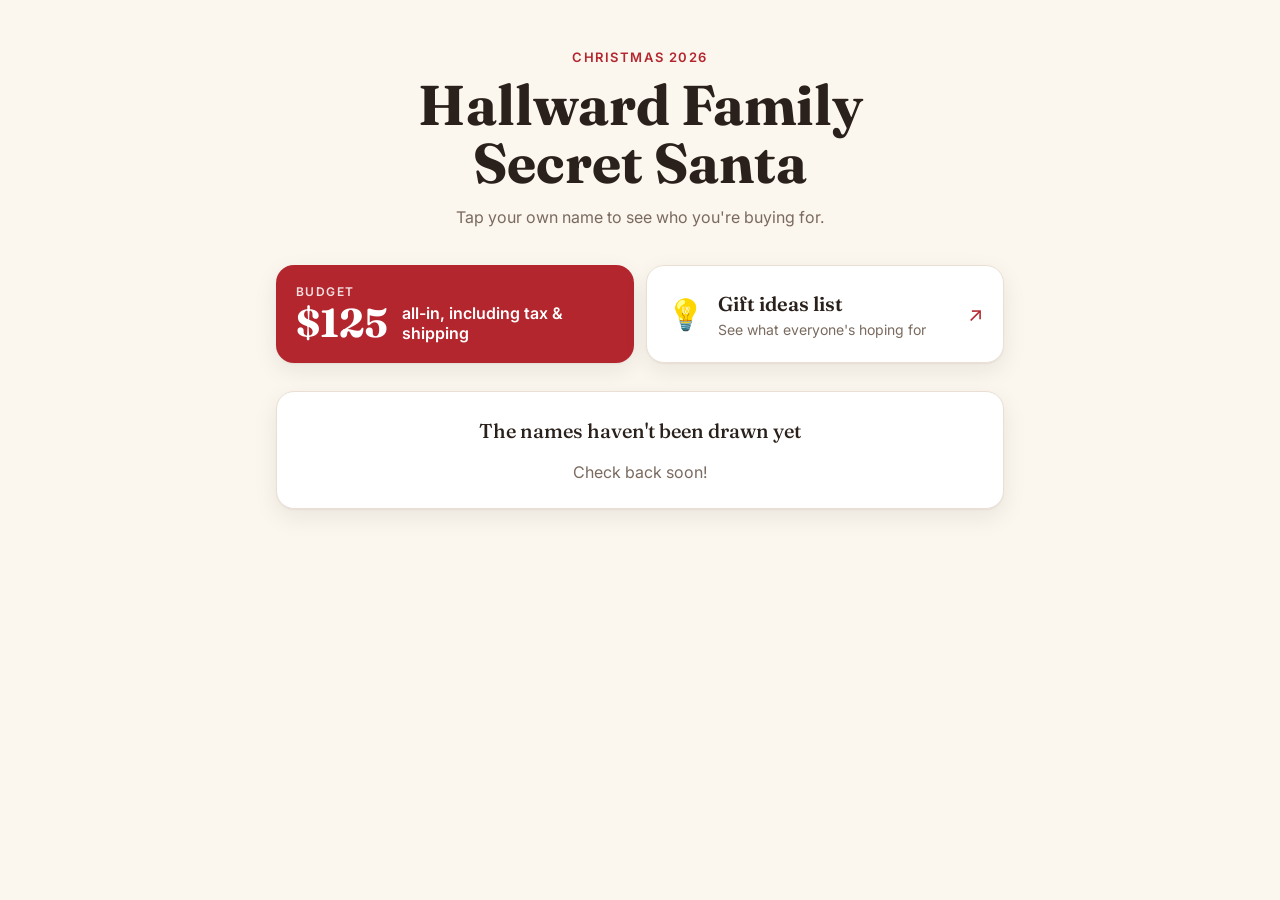
==== index.html @ 33d385ce "Add Family Secret Santa site Reveal page for the family, organizer setup page that saves the draw to" ====
<!doctype html>
<html lang="en">
<head>
<meta charset="utf-8">
<meta name="viewport" content="width=device-width, initial-scale=1">
<title>Hallward Secret Santa</title>
<link rel="preconnect" href="https://fonts.googleapis.com">
<link rel="preconnect" href="https://fonts.gstatic.com" crossorigin>
<link href="https://fonts.googleapis.com/css2?family=Fraunces:opsz,wght@9..144,500;9..144,700&family=Inter:wght@400;500;600&display=swap" rel="stylesheet">
<link rel="stylesheet" href="style.css">
</head>
<body>
<div class="snow" aria-hidden="true" id="snow"></div>

<main class="wrap">
  <header>
    <div class="eyebrow">Christmas 2026</div>
    <h1>Hallward Family<br>Secret Santa</h1>
    <p class="lede">The names have been drawn! Tap your own name to see who you're buying for.</p>
  </header>

  <section class="info" aria-label="Budget and gift ideas">
    <div class="budget">
      <span class="budget-label">Budget</span>
      <span class="budget-amount">$125</span>
      <span class="budget-note">all-in, including tax &amp; shipping</span>
    </div>
    <a class="ideas" href="https://docs.google.com/spreadsheets/d/1zIxaBFHF75YJzFsjh8y78kuQNwGyLvwgAu72ZeuieCU/edit?gid=0#gid=0" target="_blank" rel="noopener">
      <span class="ideas-icon" aria-hidden="true">💡</span>
      <span>
        <span class="ideas-title">Gift ideas list</span>
        <span class="ideas-sub">See what everyone's hoping for</span>
      </span>
      <span class="ideas-arrow" aria-hidden="true">↗</span>
    </a>
  </section>

  <!-- Shown when draw.js is missing or unreadable -->
  <section id="noDraw" hidden>
    <div class="panel center">
      <h2>The names haven't been drawn yet</h2>
      <p>Check back soon!</p>
    </div>
  </section>

  <section id="reveal" hidden>
    <p class="status">Tap <strong>your own</strong> name. No peeking at anyone else's!</p>
    <div class="grid" id="grid"></div>
    <p class="drawn-on" id="drawnOn"></p>
  </section>
</main>

<dialog id="dialog">
  <div class="modal" id="confirmStep">
    <div class="gift" style="font-size:44px">🎅</div>
    <h3>Are you <span id="confirmName"></span>?</h3>
    <p>Make sure nobody else is looking at your screen.</p>
    <div class="row">
      <button class="btn secondary small" id="cancelBtn">Not me</button>
      <button class="btn small" id="showBtn">Yes, show me</button>
    </div>
  </div>
  <div class="modal" id="resultStep" hidden>
    <p style="margin-bottom:4px"><span id="resultName"></span>, you're buying a gift for</p>
    <div class="target" id="resultTarget"></div>
    <p class="reminder">Remember: <strong>$125 all-in</strong>. Need inspiration? Check the
      <a href="https://docs.google.com/spreadsheets/d/1zIxaBFHF75YJzFsjh8y78kuQNwGyLvwgAu72ZeuieCU/edit?gid=0#gid=0" target="_blank" rel="noopener">gift ideas list</a>.</p>
    <div class="row">
      <button class="btn small" id="hideBtn">Got it, hide it</button>
    </div>
  </div>
</dialog>

<!-- The pre-made draw, created with setup.html -->
<script src="draw.js"></script>
<script>
  const $ = (id) => document.getElementById(id);

  const decode = (s) =>
    JSON.parse(decodeURIComponent(escape(atob(s.split('').reverse().join('')))));

  function loadDraw() {
    try {
      const data = decode(window.SECRET_SANTA_DRAW);
      const names = Object.keys(data.pairs || {});
      return names.length ? data : null;
    } catch (e) {
      return null;
    }
  }

  const draw = loadDraw();
  let current = null;

  function renderGrid() {
    $('grid').innerHTML = Object.keys(draw.pairs).map((name) => `
      <button class="card" data-name="${name}" aria-label="See who ${name} is buying for">
        <span class="gift">🎁</span>
        <span class="name">${name}</span>
        <span class="hint">Tap to reveal</span>
      </button>`).join('');
    const when = new Date(draw.created);
    if (!isNaN(when)) {
      $('drawnOn').textContent = 'Names drawn ' +
        when.toLocaleDateString(undefined, { month: 'long', day: 'numeric', year: 'numeric' });
    }
  }

  function openFor(name) {
    current = name;
    $('resultTarget').textContent = '';
    $('confirmName').textContent = name;
    $('confirmStep').hidden = false;
    $('resultStep').hidden = true;
    $('dialog').showModal();
    $('showBtn').focus();
  }

  function closeDialog() {
    $('dialog').close();
    $('resultTarget').textContent = '';
    current = null;
  }

  $('grid').addEventListener('click', (e) => {
    const card = e.target.closest('.card');
    if (card) openFor(card.dataset.name);
  });
  $('cancelBtn').addEventListener('click', closeDialog);
  $('showBtn').addEventListener('click', () => {
    $('resultName').textContent = current;
    $('resultTarget').textContent = draw.pairs[current];
    $('confirmStep').hidden = true;
    $('resultStep').hidden = false;
    $('hideBtn').focus();
  });
  $('hideBtn').addEventListener('click', closeDialog);
  // Wipe the revealed name whenever the dialog closes (button, Esc, back gesture...).
  // The close event can arrive late, so skip it if the dialog has already been reopened.
  $('dialog').addEventListener('close', () => {
    if ($('dialog').open) return;
    $('resultTarget').textContent = '';
    current = null;
  });

  if (draw) {
    renderGrid();
    $('reveal').hidden = false;
  } else {
    $('noDraw').hidden = false;
    document.querySelector('.lede').textContent = 'Tap your own name to see who you\'re buying for.';
  }
</script>
<script src="snow.js"></script>
</body>
</html>
---- style.css ----
:root {
  --bg: #fbf6ee;
  --surface: #ffffff;
  --ink: #2b211c;
  --muted: #7a6a5f;
  --line: #eadfd2;
  --red: #b3262e;
  --red-ink: #ffffff;
  --green: #1f5c3f;
  --green-soft: #e3efe7;
  --gold: #c9973a;
  --shadow: 0 1px 2px rgba(43, 33, 28, .06), 0 8px 24px rgba(43, 33, 28, .08);
  --snow: rgba(179, 38, 46, .18);
}
@media (prefers-color-scheme: dark) {
  :root {
    --bg: #15110f;
    --surface: #201a17;
    --ink: #f4ece3;
    --muted: #a8988b;
    --line: #342a25;
    --red: #e0545b;
    --red-ink: #1a0f0f;
    --green: #6cbf93;
    --green-soft: #1d2e25;
    --gold: #e0b458;
    --shadow: 0 1px 2px rgba(0, 0, 0, .3), 0 8px 24px rgba(0, 0, 0, .35);
    --snow: rgba(255, 255, 255, .22);
  }
}

* { box-sizing: border-box; }
html, body { margin: 0; }
html { -webkit-text-size-adjust: 100%; text-size-adjust: 100%; }
/* Stop the page behind an open dialog from scrolling on phones */
html:has(dialog[open]) { overflow: hidden; }
a, button { -webkit-tap-highlight-color: transparent; touch-action: manipulation; }
body {
  background: var(--bg);
  color: var(--ink);
  font: 16px/1.5 Inter, system-ui, -apple-system, "Segoe UI", sans-serif;
  min-height: 100vh;
  overflow-x: hidden;
}
.wrap { max-width: 760px; margin: 0 auto; padding: 48px 16px 64px; position: relative; z-index: 1; }

header { text-align: center; margin-bottom: 36px; }
.eyebrow { color: var(--red); font-weight: 600; letter-spacing: .12em; text-transform: uppercase; font-size: 13px; }
h1 {
  font-family: Fraunces, Georgia, serif; font-weight: 700;
  font-size: clamp(34px, 7vw, 56px); line-height: 1.05; margin: 8px 0 12px;
}
.lede { color: var(--muted); max-width: 46ch; margin: 0 auto; }

.panel {
  background: var(--surface); border: 1px solid var(--line); border-radius: 18px;
  box-shadow: var(--shadow); padding: 24px;
}
.panel + .panel { margin-top: 16px; }
.panel.center { text-align: center; }
.panel p { margin: 0 0 10px; color: var(--muted); }
.panel p:last-child { margin-bottom: 0; }
h2 { font-family: Fraunces, Georgia, serif; font-weight: 500; font-size: 20px; margin: 0 0 14px; }
code { background: var(--green-soft); color: var(--green); padding: 1px 6px; border-radius: 6px; font-size: .92em; }

.chips { display: flex; flex-wrap: wrap; gap: 8px; }
.chip { padding: 6px 14px; border-radius: 999px; background: var(--green-soft); color: var(--green); font-weight: 500; }
.rules { list-style: none; padding: 0; margin: 0; display: grid; gap: 8px; }
.rules li { display: flex; align-items: center; gap: 10px; color: var(--muted); }
.rules strong { color: var(--ink); font-weight: 600; }
.rules .x {
  width: 22px; height: 22px; border-radius: 50%; display: inline-grid; place-items: center;
  background: var(--red); color: var(--red-ink); font-size: 12px; font-weight: 700; flex: none;
}
.steps { margin: 0; padding-left: 22px; color: var(--muted); display: grid; gap: 6px; }
.steps strong { color: var(--ink); }

.actions { display: flex; justify-content: center; gap: 12px; flex-wrap: wrap; margin-top: 28px; }
button { font: inherit; cursor: pointer; border: 0; }
.btn {
  background: var(--red); color: var(--red-ink); font-weight: 600; font-size: 17px;
  padding: 14px 28px; border-radius: 999px; box-shadow: var(--shadow);
  transition: transform .15s ease, filter .15s ease;
}
.btn:active { transform: scale(.97); }
.btn.secondary { background: transparent; color: var(--ink); border: 1px solid var(--line); box-shadow: none; }
.btn.small { font-size: 15px; padding: 10px 20px; }
:focus-visible { outline: 3px solid var(--gold); outline-offset: 2px; }

.info { display: grid; grid-template-columns: 1fr 1fr; gap: 12px; margin-bottom: 28px; }
@media (max-width: 560px) { .info { grid-template-columns: 1fr; } }
.budget {
  background: var(--red); color: var(--red-ink); border-radius: 18px; padding: 18px 20px;
  box-shadow: var(--shadow); display: grid; grid-template-columns: auto 1fr; align-items: center;
  column-gap: 14px;
}
.budget-label {
  grid-column: 1 / -1; font-size: 12px; font-weight: 600; letter-spacing: .12em; text-transform: uppercase; opacity: .85;
}
.budget-amount { font-family: Fraunces, Georgia, serif; font-weight: 700; font-size: 40px; line-height: 1.1; }
.budget-note { font-weight: 600; line-height: 1.25; }
.ideas {
  background: var(--surface); border: 1px solid var(--line); border-radius: 18px; padding: 18px 20px;
  box-shadow: var(--shadow); color: inherit; text-decoration: none;
  display: flex; align-items: center; gap: 14px; transition: transform .15s ease;
}
.ideas:active { transform: scale(.98); }
.ideas-icon { font-size: 30px; line-height: 1; }
.ideas-title { display: block; font-family: Fraunces, Georgia, serif; font-weight: 600; font-size: 20px; }
.ideas-sub { display: block; font-size: 14px; color: var(--muted); }
.ideas-arrow { margin-left: auto; font-size: 20px; color: var(--red); }
.modal .reminder { font-size: 14px; margin: -8px 0 22px; }
.modal .reminder strong { color: var(--ink); }
.modal .reminder a { color: var(--red); }

.status { text-align: center; margin: 0 0 16px; color: var(--muted); }
.drawn-on { text-align: center; margin-top: 24px; font-size: 13px; color: var(--muted); }

.grid { display: grid; grid-template-columns: repeat(auto-fill, minmax(150px, 1fr)); gap: 12px; }
.card {
  background: var(--surface); border: 1px solid var(--line); border-radius: 16px;
  padding: 22px 12px 14px; text-align: center; box-shadow: var(--shadow);
  color: inherit; display: flex; flex-direction: column; align-items: center; gap: 8px; width: 100%;
  transition: transform .15s ease;
}
.card:active { transform: scale(.97); }
.gift { font-size: 34px; line-height: 1; transition: transform .2s ease; }

/* Hover effects only on devices with a real mouse, so they don't get "stuck" after a tap on phones */
@media (hover: hover) {
  .btn:hover { filter: brightness(1.06); transform: translateY(-1px); }
  .ideas:hover, .card:hover { transform: translateY(-2px); }
  .card:hover .gift { transform: rotate(-8deg) scale(1.08); }
}
.card .name { font-family: Fraunces, Georgia, serif; font-weight: 600; font-size: 20px; }
.card .hint { font-size: 13px; color: var(--muted); }

dialog {
  border: 0; padding: 0; border-radius: 22px; background: var(--surface); color: var(--ink);
  width: min(420px, calc(100vw - 32px)); max-height: calc(100dvh - 32px); overflow-y: auto;
  box-shadow: 0 24px 64px rgba(0, 0, 0, .3);
}
dialog::backdrop { background: rgba(20, 14, 12, .6); backdrop-filter: blur(4px); }
.modal { padding: 32px 24px 24px; text-align: center; }
.modal h3 { font-family: Fraunces, Georgia, serif; font-weight: 500; font-size: 24px; margin: 0 0 8px; }
.modal p { color: var(--muted); margin: 0 0 22px; }
.modal .row { display: flex; gap: 10px; justify-content: center; flex-wrap: wrap; }
.target {
  font-family: Fraunces, Georgia, serif; font-weight: 700; font-size: clamp(40px, 12vw, 60px);
  color: var(--red); line-height: 1.1; margin: 6px 0 24px; animation: pop .45s cubic-bezier(.2, 1.4, .4, 1);
  overflow-wrap: anywhere;
}

/* Phones */
@media (max-width: 560px) {
  .wrap { padding-top: 28px; padding-bottom: 40px; }
  header { margin-bottom: 24px; }
  .info { margin-bottom: 22px; }
  .budget, .ideas { padding: 16px; }
  .grid { grid-template-columns: repeat(2, minmax(0, 1fr)); gap: 10px; }
  /* Centre a leftover card on the last row */
  .grid .card:last-child:nth-child(odd) { grid-column: 1 / -1; justify-self: center; width: calc(50% - 5px); }
  .card { padding: 18px 8px 12px; }
  .card .name { font-size: 18px; }
  .modal { padding: 28px 18px 20px; }
  .modal .row .btn { flex: 1 1 auto; }
}
@keyframes pop { from { transform: scale(.6); opacity: 0; } to { transform: scale(1); opacity: 1; } }

.snow { position: fixed; inset: 0; pointer-events: none; z-index: 0; overflow: hidden; }
.snow span {
  position: absolute; top: -12px; border-radius: 50%; background: var(--snow);
  animation: fall linear infinite;
}
@keyframes fall { to { transform: translate3d(var(--drift), 105vh, 0); } }
@media (prefers-reduced-motion: reduce) {
  .snow { display: none; }
  .target { animation: none; }
}

[hidden] { display: none !important; }
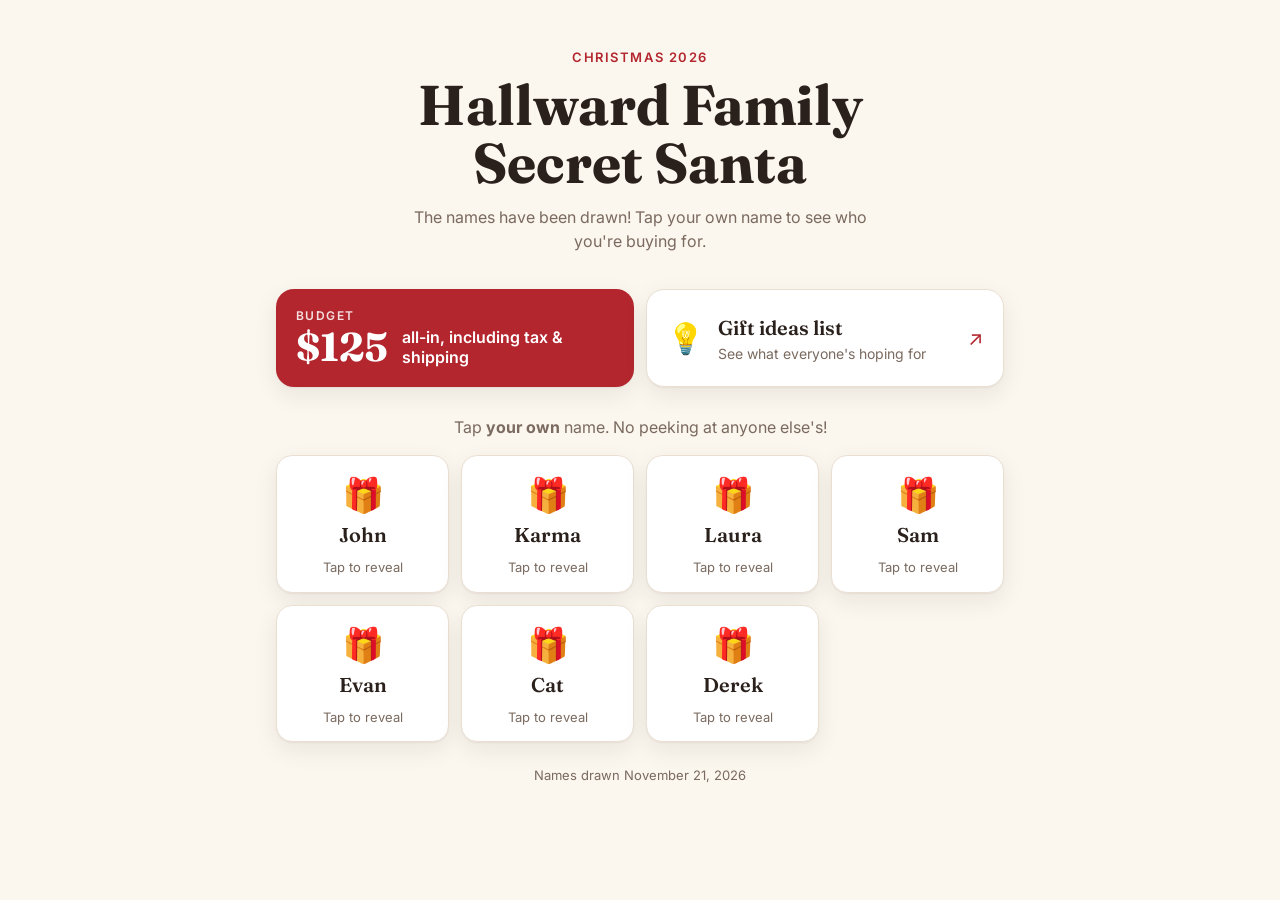
==== commit dc96dbc8: "Add gift favicon SVG favicon with a 32px PNG fallback and a 180px apple-touch-icon for phone home sc" ====
--- a/index.html
+++ b/index.html
@@ -3,7 +3,12 @@
 <head>
 <meta charset="utf-8">
 <meta name="viewport" content="width=device-width, initial-scale=1">
+<!-- Keep this page out of Google and other search engines -->
+<meta name="robots" content="noindex, nofollow, noarchive">
 <title>Hallward Secret Santa</title>
+<link rel="icon" href="favicon-32.png" type="image/png" sizes="32x32">
+<link rel="icon" href="favicon.svg" type="image/svg+xml">
+<link rel="apple-touch-icon" href="apple-touch-icon.png">
 <link rel="preconnect" href="https://fonts.googleapis.com">
 <link rel="preconnect" href="https://fonts.gstatic.com" crossorigin>
 <link href="https://fonts.googleapis.com/css2?family=Fraunces:opsz,wght@9..144,500;9..144,700&family=Inter:wght@400;500;600&display=swap" rel="stylesheet">
